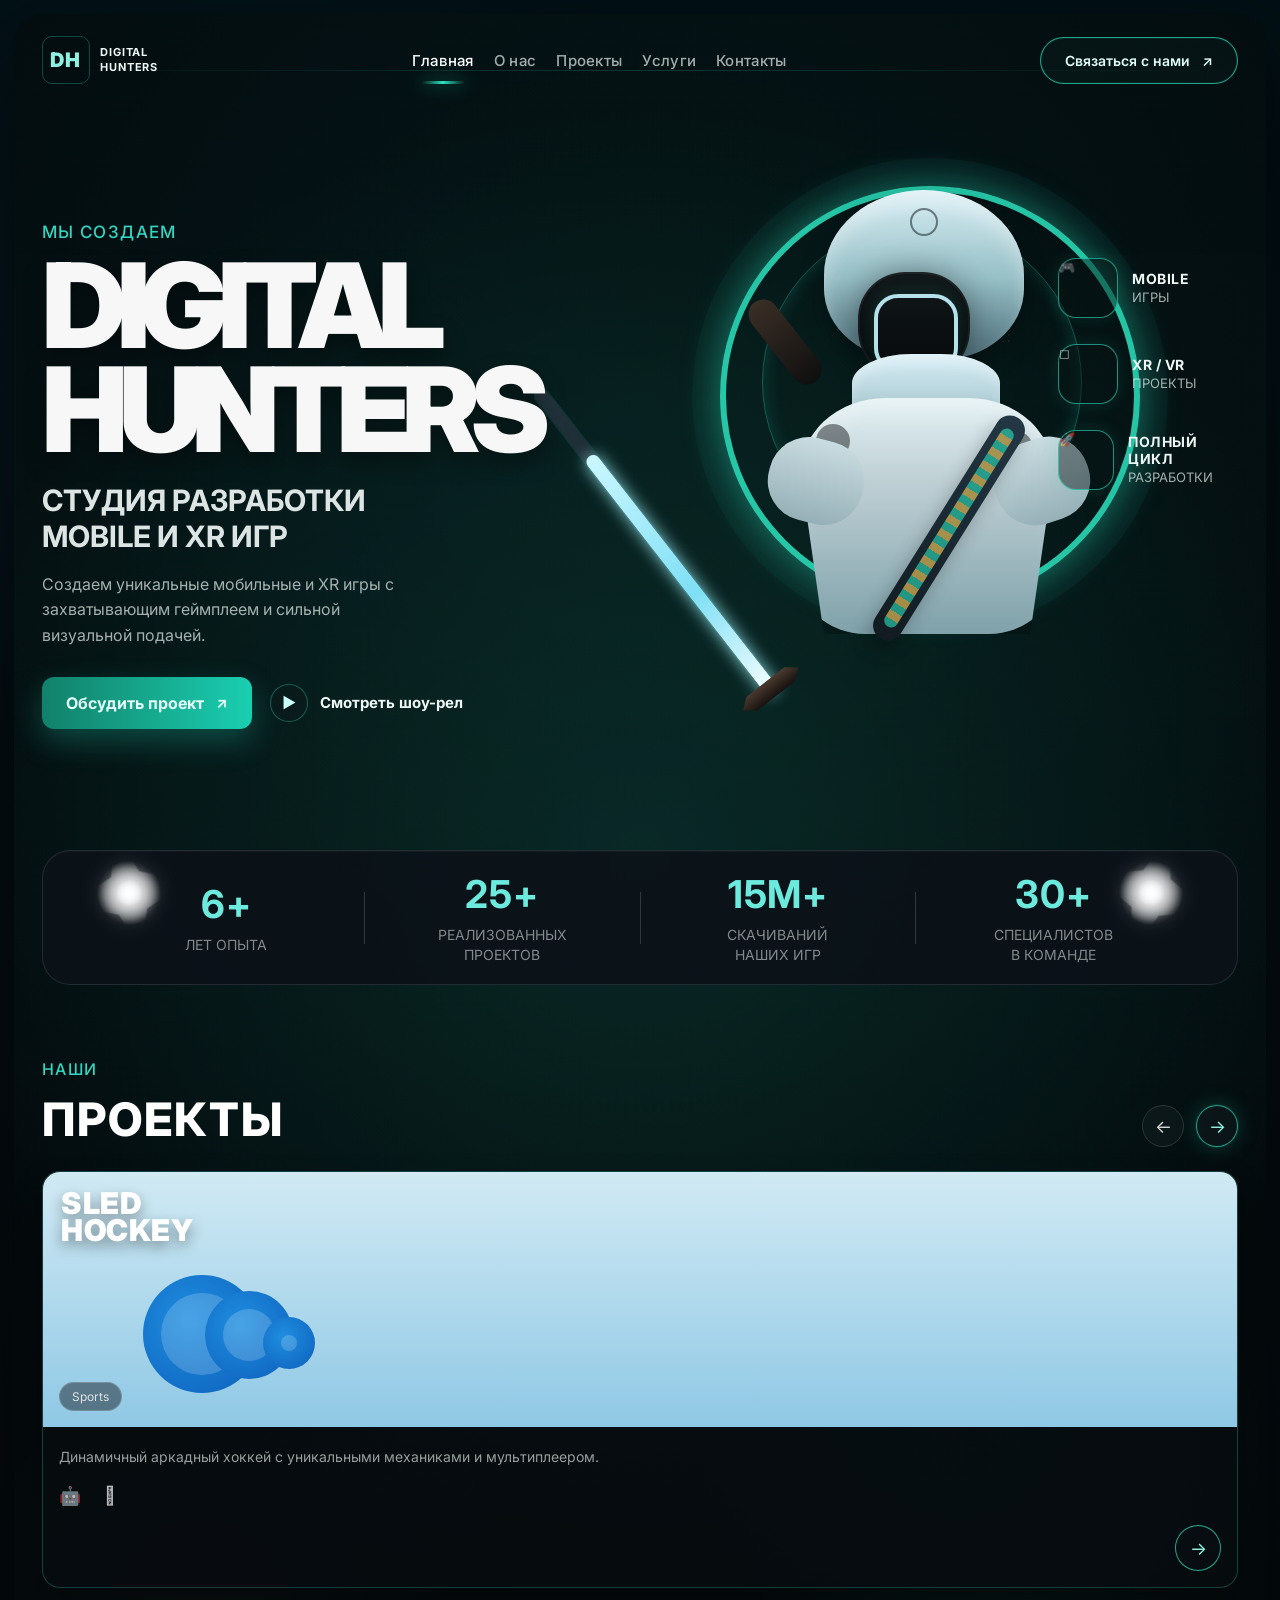
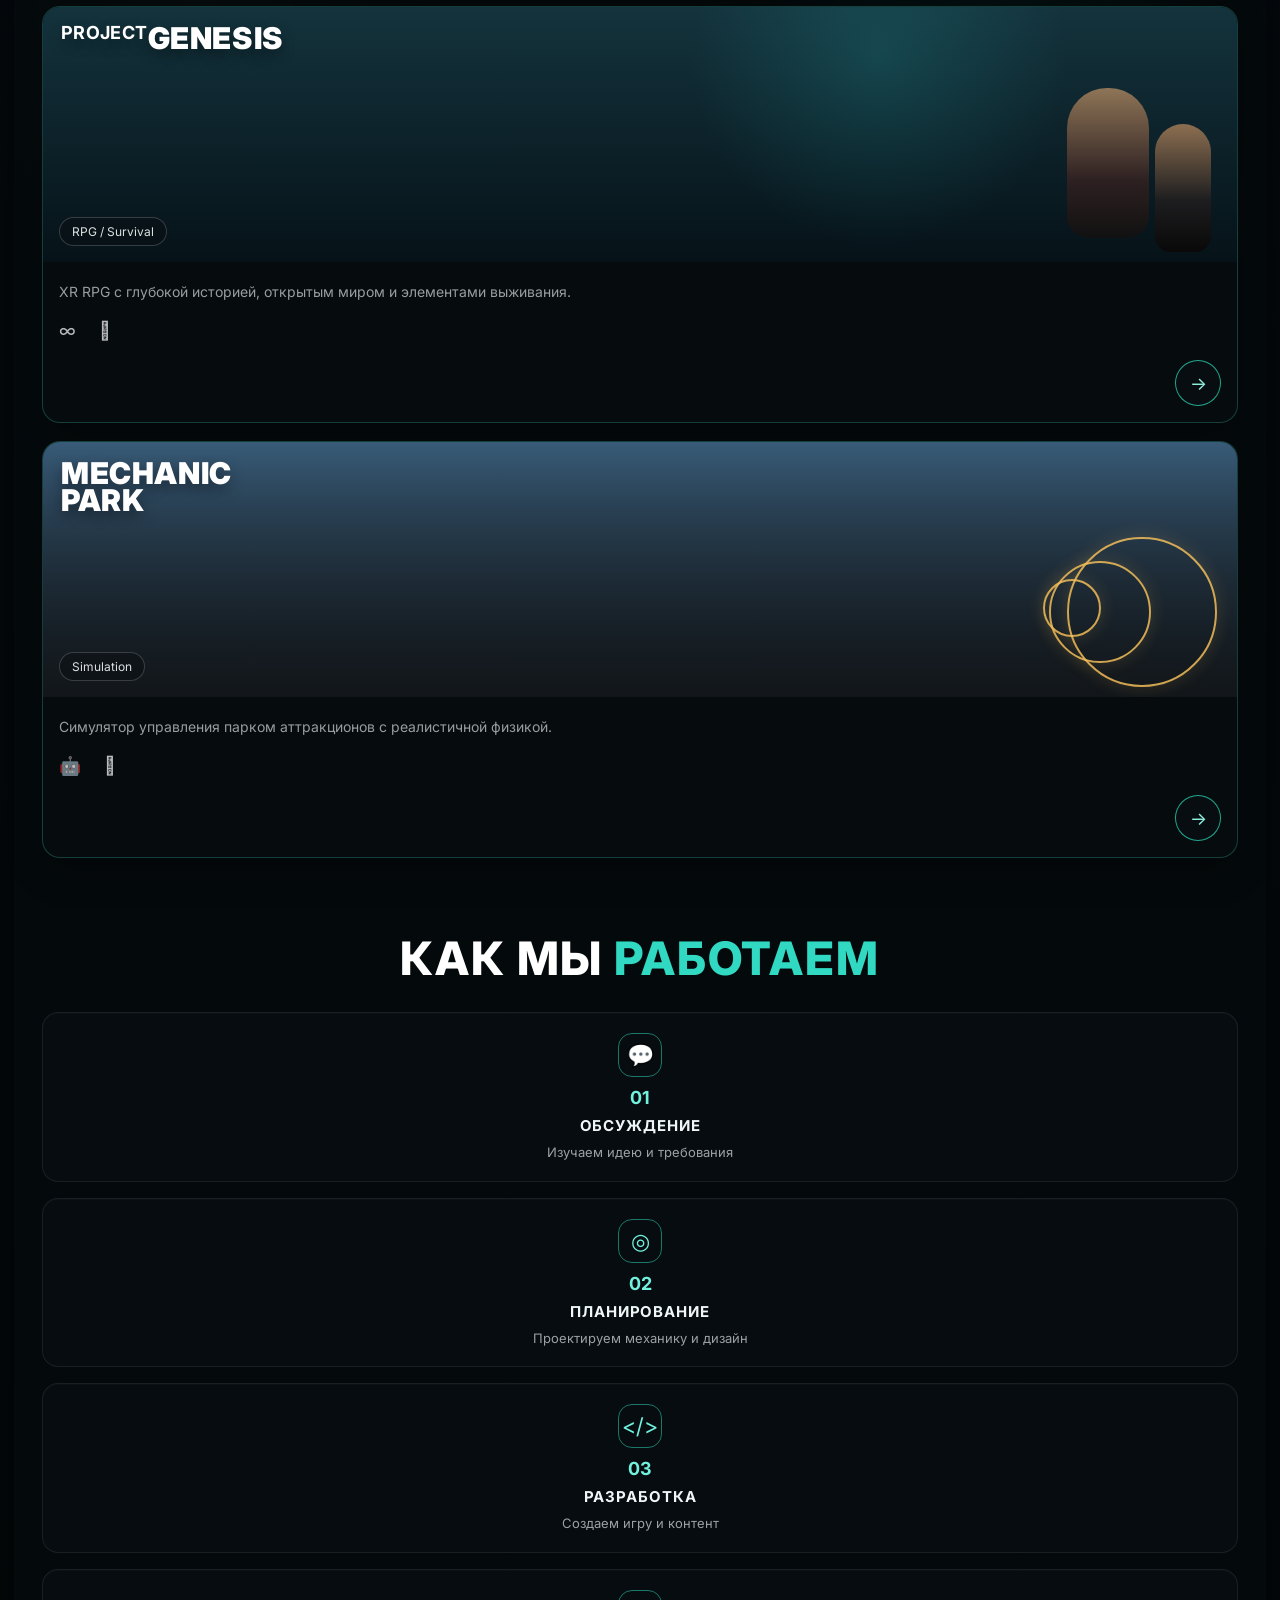
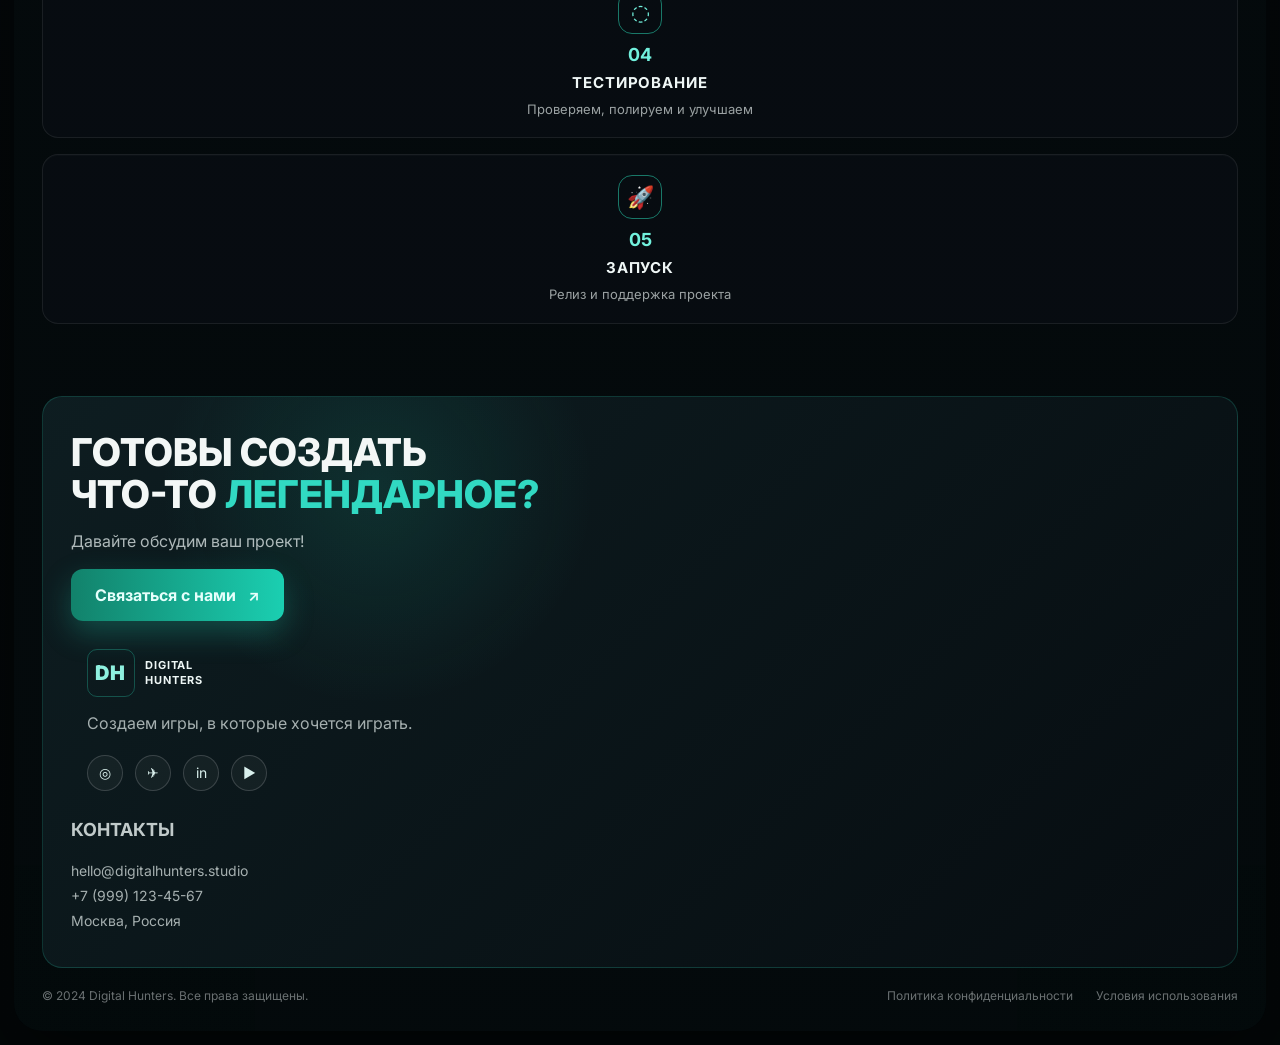
==== Assignments/assignment 3/Hard/index.html @ 91930a3f "Add assignment pages" ====
<!DOCTYPE html>
<html lang="en">
<head>
  <meta charset="UTF-8" />
  <meta name="viewport" content="width=device-width, initial-scale=1.0" />
  <title>Digital Hunters</title>
  <link rel="preconnect" href="https://fonts.googleapis.com">
  <link rel="preconnect" href="https://fonts.gstatic.com" crossorigin>
  <link href="https://fonts.googleapis.com/css2?family=Inter:wght@400;500;600;700;800;900&display=swap" rel="stylesheet">
  <link rel="stylesheet" href="./style.css" />
</head>
<body>
  <main class="page">
    <section class="shell">
      <header class="topbar">
        <div class="brand">
          <span class="brand-mark">DH</span>
          <div class="brand-text">
            <strong>DIGITAL</strong>
            <strong>HUNTERS</strong>
          </div>
        </div>

        <nav class="nav">
          <a class="active" href="#">Главная</a>
          <a href="#">О нас</a>
          <a href="#">Проекты</a>
          <a href="#">Услуги</a>
          <a href="#">Контакты</a>
        </nav>

        <a class="contact-btn" href="#">Связаться с нами <span>↗</span></a>
      </header>

      <section class="hero">
        <div class="hero-copy">
          <p class="eyebrow">МЫ СОЗДАЕМ</p>
          <h1>DIGITAL<br>HUNTERS</h1>
          <h2>СТУДИЯ РАЗРАБОТКИ<br>MOBILE И XR ИГР</h2>
          <p class="lead">
            Создаем уникальные мобильные и XR игры с захватывающим геймплеем и сильной визуальной подачей.
          </p>

          <div class="cta-row">
            <a class="primary-btn" href="#">Обсудить проект <span>↗</span></a>
            <a class="play-link" href="#"><span>▶</span> Смотреть шоу-рел</a>
          </div>
        </div>

        <div class="hero-art" aria-hidden="true">
          <div class="halo"></div>
          <div class="grid-grid"></div>
          <div class="ring"></div>
          <div class="soldier">
            <div class="helmet"></div>
            <div class="visor"></div>
            <div class="neck"></div>
            <div class="torso"></div>
            <div class="arm arm-left"></div>
            <div class="arm arm-right"></div>
            <div class="strap"></div>
            <div class="sword"></div>
            <div class="sword-handle"></div>
          </div>
        </div>

        <aside class="feature-list">
          <div class="feature-pill">
            <span class="pill-icon">🎮</span>
            <div>
              <strong>MOBILE</strong>
              <span>ИГРЫ</span>
            </div>
          </div>
          <div class="feature-pill">
            <span class="pill-icon">◻</span>
            <div>
              <strong>XR / VR</strong>
              <span>ПРОЕКТЫ</span>
            </div>
          </div>
          <div class="feature-pill">
            <span class="pill-icon">🚀</span>
            <div>
              <strong>ПОЛНЫЙ ЦИКЛ</strong>
              <span>РАЗРАБОТКИ</span>
            </div>
          </div>
        </aside>
      </section>

      <section class="stats">
        <div class="star star-left"></div>
        <div class="star star-right"></div>

        <div class="stat">
          <strong>6+</strong>
          <span>ЛЕТ ОПЫТА</span>
        </div>
        <div class="divider-line"></div>
        <div class="stat">
          <strong>25+</strong>
          <span>РЕАЛИЗОВАННЫХ<br>ПРОЕКТОВ</span>
        </div>
        <div class="divider-line"></div>
        <div class="stat">
          <strong>15M+</strong>
          <span>СКАЧИВАНИЙ<br>НАШИХ ИГР</span>
        </div>
        <div class="divider-line"></div>
        <div class="stat">
          <strong>30+</strong>
          <span>СПЕЦИАЛИСТОВ<br>В КОМАНДЕ</span>
        </div>
      </section>

      <section class="projects">
        <div class="section-head">
          <div>
            <p class="eyebrow small">НАШИ</p>
            <h3>ПРОЕКТЫ</h3>
          </div>
          <div class="slider-nav">
            <button aria-label="Previous">←</button>
            <button aria-label="Next" class="active">→</button>
          </div>
        </div>

        <div class="project-grid">
          <article class="project-card">
            <div class="thumb thumb-1">
              <div class="thumb-title">SLED<br>HOCKEY</div>
              <span class="tag">Sports</span>
              <div class="toy toy-1"></div>
              <div class="toy toy-2"></div>
              <div class="toy toy-3"></div>
            </div>
            <div class="project-body">
              <p>Динамичный аркадный хоккей с уникальными механиками и мультиплеером.</p>
              <div class="store-icons">🤖 </div>
              <button class="card-arrow" aria-label="Open project">→</button>
            </div>
          </article>

          <article class="project-card">
            <div class="thumb thumb-2">
              <div class="thumb-title small">PROJECT</div>
              <div class="thumb-title">GENESIS</div>
              <span class="tag">RPG / Survival</span>
              <div class="scene-figure"></div>
              <div class="scene-figure scene-2"></div>
            </div>
            <div class="project-body">
              <p>XR RPG с глубокой историей, открытым миром и элементами выживания.</p>
              <div class="store-icons">∞ </div>
              <button class="card-arrow" aria-label="Open project">→</button>
            </div>
          </article>

          <article class="project-card">
            <div class="thumb thumb-3">
              <div class="thumb-title">MECHANIC<br>PARK</div>
              <span class="tag">Simulation</span>
              <div class="wheel wheel-1"></div>
              <div class="wheel wheel-2"></div>
              <div class="wheel wheel-3"></div>
            </div>
            <div class="project-body">
              <p>Симулятор управления парком аттракционов с реалистичной физикой.</p>
              <div class="store-icons">🤖 </div>
              <button class="card-arrow" aria-label="Open project">→</button>
            </div>
          </article>
        </div>
      </section>

      <section class="process">
        <h3>КАК МЫ <span>РАБОТАЕМ</span></h3>

        <div class="steps">
          <article class="step">
            <div class="step-icon">💬</div>
            <strong>01</strong>
            <h4>ОБСУЖДЕНИЕ</h4>
            <p>Изучаем идею и требования</p>
          </article>
          <article class="step">
            <div class="step-icon">◎</div>
            <strong>02</strong>
            <h4>ПЛАНИРОВАНИЕ</h4>
            <p>Проектируем механику и дизайн</p>
          </article>
          <article class="step">
            <div class="step-icon">&lt;/&gt;</div>
            <strong>03</strong>
            <h4>РАЗРАБОТКА</h4>
            <p>Создаем игру и контент</p>
          </article>
          <article class="step">
            <div class="step-icon">◌</div>
            <strong>04</strong>
            <h4>ТЕСТИРОВАНИЕ</h4>
            <p>Проверяем, полируем и улучшаем</p>
          </article>
          <article class="step">
            <div class="step-icon">🚀</div>
            <strong>05</strong>
            <h4>ЗАПУСК</h4>
            <p>Релиз и поддержка проекта</p>
          </article>
        </div>
      </section>

      <section class="footer-panel">
        <div class="footer-cta">
          <h3>ГОТОВЫ СОЗДАТЬ<br>ЧТО-ТО <span>ЛЕГЕНДАРНОЕ?</span></h3>
          <p>Давайте обсудим ваш проект!</p>
          <a class="primary-btn" href="#">Связаться с нами <span>↗</span></a>
        </div>

        <div class="footer-brand">
          <div class="brand">
            <span class="brand-mark">DH</span>
            <div class="brand-text">
              <strong>DIGITAL</strong>
              <strong>HUNTERS</strong>
            </div>
          </div>
          <p>Создаем игры, в которые хочется играть.</p>
          <div class="social-row">
            <span>◎</span>
            <span>✈</span>
            <span>in</span>
            <span>▶</span>
          </div>
        </div>

        <div class="contacts">
          <h4>КОНТАКТЫ</h4>
          <p>hello@digitalhunters.studio</p>
          <p>+7 (999) 123-45-67</p>
          <p>Москва, Россия</p>
        </div>
      </section>

      <footer class="copyright">
        <span>© 2024 Digital Hunters. Все права защищены.</span>
        <div>
          <a href="#">Политика конфиденциальности</a>
          <a href="#">Условия использования</a>
        </div>
      </footer>
    </section>
  </main>
</body>
</html>
---- Assignments/assignment 3/Hard/style.css ----
* {
  margin: 0;
  padding: 0;
  box-sizing: border-box;
  font-family: "Inter", sans-serif;
}

:root {
  --bg: #05090d;
  --panel: rgba(7, 14, 18, 0.8);
  --line: rgba(39, 236, 201, 0.34);
  --line-strong: #2ce4c0;
  --text: #eef7f6;
  --muted: rgba(239, 247, 246, 0.68);
  --muted-2: rgba(239, 247, 246, 0.52);
}

body {
  min-height: 100vh;
  background:
    radial-gradient(circle at 50% 18%, rgba(7, 60, 54, 0.34), transparent 18%),
    radial-gradient(circle at 20% 8%, rgba(21, 64, 98, 0.18), transparent 12%),
    linear-gradient(180deg, #021015 0%, #05090d 40%, #030708 100%);
  color: var(--text);
  overflow-x: hidden;
}

.page {
  min-height: 100vh;
  padding: 14px;
}

.shell {
  width: min(100%, 1440px);
  margin: 0 auto;
  background:
    radial-gradient(circle at 50% 10%, rgba(39, 236, 201, 0.06), transparent 26%),
    linear-gradient(180deg, rgba(4, 10, 13, 0.92), rgba(4, 10, 12, 0.98));
  border-radius: 28px;
  overflow: hidden;
  position: relative;
  box-shadow: 0 24px 80px rgba(0, 0, 0, 0.55);
}

.shell::before,
.shell::after {
  content: "";
  position: absolute;
  pointer-events: none;
}

.shell::before {
  inset: 0;
  background:
    radial-gradient(circle at 50% 20%, rgba(44, 228, 192, 0.12), transparent 22%),
    radial-gradient(circle at 78% 34%, rgba(44, 228, 192, 0.08), transparent 10%),
    radial-gradient(circle at 15% 38%, rgba(255, 255, 255, 0.02), transparent 12%);
  opacity: 0.9;
}

.shell::after {
  inset: 56px 0 auto 0;
  height: 1px;
  background: linear-gradient(90deg, transparent, rgba(44, 228, 192, 0.18), transparent);
}

.topbar {
  position: relative;
  z-index: 5;
  display: flex;
  align-items: center;
  justify-content: space-between;
  gap: 18px;
  padding: 22px 28px 0;
}

.brand {
  display: flex;
  align-items: center;
  gap: 10px;
}

.brand-mark {
  display: inline-grid;
  place-items: center;
  width: 48px;
  height: 48px;
  border-radius: 10px;
  border: 1px solid rgba(44, 228, 192, 0.28);
  color: #8ef0df;
  font-size: 20px;
  font-weight: 900;
  letter-spacing: 0.08em;
}

.brand-text {
  display: flex;
  flex-direction: column;
  line-height: 1;
  gap: 4px;
  font-size: 11px;
  color: var(--text);
}

.brand-text strong {
  font-weight: 700;
  letter-spacing: 0.08em;
}

.nav {
  display: flex;
  align-items: center;
  gap: 34px;
  padding-left: 12px;
  padding-right: 12px;
}

.nav a {
  position: relative;
  color: var(--muted);
  text-decoration: none;
  font-size: 15px;
  font-weight: 500;
  letter-spacing: 0.02em;
}

.nav a.active {
  color: #fff;
}

.nav a.active::after {
  content: "";
  position: absolute;
  left: 50%;
  bottom: -14px;
  width: 44px;
  height: 3px;
  transform: translateX(-50%);
  border-radius: 999px;
  background: linear-gradient(90deg, transparent, var(--line-strong), transparent);
  box-shadow: 0 0 18px rgba(44, 228, 192, 0.6);
}

.contact-btn {
  display: inline-flex;
  align-items: center;
  gap: 12px;
  padding: 14px 24px;
  border-radius: 999px;
  border: 1px solid rgba(44, 228, 192, 0.7);
  color: #dffef8;
  text-decoration: none;
  font-size: 14px;
  font-weight: 600;
  background: rgba(20, 51, 47, 0.18);
  box-shadow: inset 0 0 0 1px rgba(44, 228, 192, 0.08);
}

.hero {
  position: relative;
  display: flex;
  align-items: flex-start;
  justify-content: space-between;
  gap: 24px;
  padding: 54px 28px 0;
  min-height: 810px;
}

.eyebrow {
  color: #32d5bf;
  font-size: 17px;
  letter-spacing: 0.08em;
  margin-bottom: 12px;
  font-weight: 500;
}

.hero-copy {
  position: relative;
  z-index: 4;
  width: min(100%, 470px);
  padding-top: 84px;
}

.hero-copy h1 {
  font-size: clamp(4.1rem, 9.2vw, 7.8rem);
  line-height: 0.88;
  letter-spacing: -0.08em;
  font-weight: 900;
  color: #f7f7f7;
  text-shadow: 0 10px 22px rgba(0, 0, 0, 0.38);
}

.hero-copy h2 {
  margin-top: 22px;
  font-size: clamp(1.5rem, 2.3vw, 2.2rem);
  line-height: 1.2;
  font-weight: 700;
  color: #dde5e4;
}

.lead {
  width: min(100%, 370px);
  margin-top: 18px;
  color: var(--muted);
  line-height: 1.6;
  font-size: 16px;
}

.cta-row {
  margin-top: 28px;
  display: flex;
  align-items: center;
  gap: 18px;
  flex-wrap: wrap;
}

.primary-btn,
.play-link {
  display: inline-flex;
  align-items: center;
  gap: 12px;
  text-decoration: none;
  font-weight: 700;
}

.primary-btn {
  padding: 16px 24px;
  border-radius: 12px;
  color: #e5fffb;
  background: linear-gradient(90deg, rgba(18, 134, 110, 0.96), rgba(27, 214, 183, 0.96));
  box-shadow: 0 12px 30px rgba(31, 182, 159, 0.32);
}

.primary-btn span {
  font-size: 15px;
}

.play-link {
  color: #eff8f7;
  font-size: 15px;
}

.play-link span {
  display: inline-grid;
  place-items: center;
  width: 38px;
  height: 38px;
  border-radius: 50%;
  border: 1px solid rgba(44, 228, 192, 0.35);
  color: #c8fff8;
  background: rgba(15, 26, 26, 0.38);
}

.hero-art {
  position: absolute;
  left: 50%;
  top: 30px;
  width: 560px;
  height: 640px;
  transform: translateX(-18%);
  z-index: 3;
}

.halo {
  position: absolute;
  left: 80px;
  top: 72px;
  width: 420px;
  height: 420px;
  border-radius: 50%;
  border: 6px solid rgba(44, 228, 192, 0.85);
  box-shadow:
    0 0 0 28px rgba(44, 228, 192, 0.04),
    0 0 38px rgba(44, 228, 192, 0.48);
}

.grid-grid {
  position: absolute;
  left: 210px;
  top: 110px;
  width: 160px;
  height: 120px;
  background:
    radial-gradient(circle, rgba(255, 255, 255, 0.16) 1px, transparent 1px) 0 0 / 6px 6px;
  opacity: 0.36;
}

.ring {
  position: absolute;
  left: 122px;
  top: 108px;
  width: 320px;
  height: 320px;
  border-radius: 50%;
  border: 1px solid rgba(44, 228, 192, 0.32);
  box-shadow: 0 0 18px rgba(44, 228, 192, 0.18) inset;
}

.soldier {
  position: absolute;
  left: 112px;
  top: 70px;
  width: 350px;
  height: 520px;
}

.helmet {
  position: absolute;
  left: 72px;
  top: 6px;
  width: 200px;
  height: 170px;
  border-radius: 50% 50% 42% 42%;
  background: linear-gradient(180deg, #d8eef4 0%, #96bfc6 52%, #4c6c77 100%);
  box-shadow:
    inset 0 14px 18px rgba(255, 255, 255, 0.32),
    0 10px 24px rgba(0, 0, 0, 0.28);
}

.helmet::before {
  content: "";
  position: absolute;
  left: 50%;
  top: 18px;
  width: 24px;
  height: 24px;
  transform: translateX(-50%);
  border-radius: 50%;
  border: 2px solid rgba(20, 34, 40, 0.55);
}

.visor {
  position: absolute;
  left: 106px;
  top: 88px;
  width: 112px;
  height: 110px;
  border-radius: 42% 42% 48% 48%;
  background: linear-gradient(180deg, rgba(10, 14, 16, 0.94), rgba(7, 10, 11, 1));
  box-shadow:
    inset 0 0 0 2px rgba(255, 255, 255, 0.05),
    0 0 32px rgba(0, 0, 0, 0.4);
}

.visor::before {
  content: "";
  position: absolute;
  left: 16px;
  top: 22px;
  width: 76px;
  height: 70px;
  border-radius: 24px;
  border: 4px solid rgba(189, 236, 247, 0.95);
  box-shadow: 0 0 18px rgba(44, 228, 192, 0.14);
}

.neck {
  position: absolute;
  left: 100px;
  top: 170px;
  width: 148px;
  height: 74px;
  border-radius: 40% 40% 20% 20%;
  background: linear-gradient(180deg, #d7eef6, #a9c8d1 76%, #7ca2ad);
  box-shadow: inset 0 10px 12px rgba(255, 255, 255, 0.28);
}

.torso {
  position: absolute;
  left: 46px;
  top: 214px;
  width: 258px;
  height: 236px;
  border-radius: 34% 34% 26% 26%;
  background: linear-gradient(180deg, #e1f0f3 0%, #bfd0d5 35%, #7fa1aa 100%);
  clip-path: polygon(16% 0, 84% 0, 100% 24%, 90% 100%, 10% 100%, 0 24%);
  box-shadow:
    inset 0 16px 22px rgba(255, 255, 255, 0.28),
    0 24px 28px rgba(0, 0, 0, 0.24);
}

.torso::before,
.torso::after {
  content: "";
  position: absolute;
  border-radius: 50%;
  background: rgba(5, 10, 12, 0.45);
}

.torso::before {
  left: 18px;
  top: 26px;
  width: 34px;
  height: 34px;
}

.torso::after {
  right: 24px;
  top: 34px;
  width: 28px;
  height: 28px;
}

.strap {
  position: absolute;
  left: 182px;
  top: 214px;
  width: 30px;
  height: 260px;
  background: linear-gradient(180deg, #233744, #111b21);
  transform: rotate(32deg);
  border-radius: 999px;
  box-shadow: 0 12px 18px rgba(0, 0, 0, 0.24);
}

.strap::before {
  content: "";
  position: absolute;
  inset: 14px 8px;
  border-radius: 999px;
  background: repeating-linear-gradient(180deg, rgba(44, 228, 192, 0.6) 0 8px, rgba(251, 208, 91, 0.62) 8px 16px);
}

.arm {
  position: absolute;
  top: 255px;
  width: 96px;
  height: 84px;
  border-radius: 40px;
  background: linear-gradient(180deg, #c9dce1, #96b0b7);
}

.arm-left {
  left: 16px;
  transform: rotate(14deg);
}

.arm-right {
  right: 12px;
  transform: rotate(-18deg);
}

.sword {
  position: absolute;
  left: 0;
  top: 130px;
  width: 14px;
  height: 360px;
  transform: rotate(-38deg);
  transform-origin: bottom center;
  border-radius: 999px;
  background: linear-gradient(180deg, #23353f, #0b1014);
  box-shadow: 0 0 0 1px rgba(44, 228, 192, 0.15);
}

.sword::before {
  content: "";
  position: absolute;
  left: 50%;
  bottom: -24px;
  width: 14px;
  height: 300px;
  transform: translateX(-50%);
  border-radius: 999px;
  background: linear-gradient(180deg, #cbf7ff, #7edff5 58%, #f7ffff 100%);
  box-shadow: 0 0 16px rgba(162, 245, 255, 0.85);
}

.sword::after {
  content: "";
  position: absolute;
  left: 50%;
  bottom: -28px;
  width: 70px;
  height: 18px;
  transform: translateX(-50%);
  clip-path: polygon(0 50%, 16% 0, 84% 0, 100% 50%, 84% 100%, 16% 100%);
  background: linear-gradient(180deg, #4a3b2f, #17110f);
}

.sword-handle {
  position: absolute;
  left: 18px;
  top: 108px;
  width: 30px;
  height: 100px;
  transform: rotate(-38deg);
  border-radius: 999px;
  background: linear-gradient(180deg, #3a2e25, #0f0f10);
}

.feature-list {
  position: relative;
  z-index: 4;
  width: 220px;
  padding-top: 118px;
  display: flex;
  flex-direction: column;
  gap: 24px;
}

.feature-pill {
  display: flex;
  align-items: center;
  gap: 14px;
  color: var(--text);
}

.pill-icon {
  width: 60px;
  height: 60px;
  display: grid;
  place-items: center;
  border-radius: 18px;
  border: 1px solid rgba(44, 228, 192, 0.6);
  color: #39f1d0;
  background: rgba(8, 21, 22, 0.45);
  box-shadow: 0 0 18px rgba(44, 228, 192, 0.12);
  font-size: 22px;
}

.feature-pill strong {
  display: block;
  font-size: 14px;
  font-weight: 700;
  letter-spacing: 0.04em;
}

.feature-pill span {
  display: block;
  font-size: 13px;
  color: var(--muted);
  margin-top: 2px;
}

.stats {
  position: relative;
  z-index: 4;
  margin: 6px 28px 0;
  min-height: 120px;
  display: flex;
  align-items: center;
  justify-content: space-between;
  gap: 18px;
  padding: 20px 64px;
  border-radius: 28px;
  border: 1px solid rgba(146, 164, 170, 0.18);
  background: rgba(12, 18, 24, 0.88);
  box-shadow: inset 0 1px 0 rgba(255, 255, 255, 0.03);
}

.stat {
  flex: 1;
  text-align: center;
}

.stat strong {
  display: block;
  color: #6ceadd;
  font-size: clamp(2rem, 3vw, 3rem);
  font-weight: 700;
  letter-spacing: 0.02em;
}

.stat span {
  display: block;
  margin-top: 8px;
  color: var(--muted-2);
  font-size: 14px;
  line-height: 1.4;
}

.divider-line {
  width: 1px;
  height: 52px;
  background: rgba(255, 255, 255, 0.16);
}

.star {
  position: absolute;
  top: -18px;
  width: 120px;
  height: 120px;
  background: radial-gradient(circle at 50% 50%, rgba(255, 255, 255, 0.9), rgba(255, 255, 255, 0.38) 16%, rgba(255, 255, 255, 0.05) 34%, transparent 38%);
  filter: drop-shadow(0 0 10px rgba(255, 255, 255, 0.36));
}

.star::before,
.star::after {
  content: "";
  position: absolute;
  inset: 0;
  background: inherit;
  clip-path: polygon(50% 0, 62% 34%, 100% 50%, 62% 66%, 50% 100%, 38% 66%, 0 50%, 38% 34%);
}

.star-left {
  left: 26px;
  transform: rotate(-12deg);
}

.star-right {
  right: 26px;
  transform: rotate(18deg);
}

.projects {
  padding: 74px 28px 0;
}

.section-head {
  display: flex;
  align-items: end;
  justify-content: space-between;
  gap: 18px;
  margin-bottom: 24px;
}

.small {
  font-size: 16px;
}

.section-head h3,
.process h3 {
  color: #fff;
  font-size: clamp(2rem, 3.6vw, 3.8rem);
  letter-spacing: 0.04em;
  font-weight: 800;
}

.section-head h3 {
  margin-top: 6px;
}

.slider-nav {
  display: flex;
  gap: 12px;
}

.slider-nav button {
  width: 42px;
  height: 42px;
  border-radius: 50%;
  border: 1px solid rgba(255, 255, 255, 0.12);
  background: rgba(255, 255, 255, 0.03);
  color: #d4d8d7;
  font-size: 18px;
}

.slider-nav button.active {
  border-color: rgba(44, 228, 192, 0.68);
  color: #8ef0df;
  box-shadow: 0 0 0 1px rgba(44, 228, 192, 0.1), 0 0 22px rgba(44, 228, 192, 0.22);
}

.project-grid {
  display: grid;
  grid-template-columns: repeat(3, minmax(0, 1fr));
  gap: 18px;
}

.project-card {
  overflow: hidden;
  border-radius: 18px;
  border: 1px solid rgba(63, 224, 199, 0.24);
  background: rgba(8, 12, 16, 0.86);
  box-shadow: 0 16px 32px rgba(0, 0, 0, 0.32);
}

.thumb {
  position: relative;
  height: 255px;
  overflow: hidden;
  display: flex;
  align-items: flex-start;
  justify-content: flex-start;
  padding: 18px;
}

.thumb-1 {
  background: linear-gradient(180deg, #d1eaf4 0%, #8fc8e5 100%);
}

.thumb-2 {
  background:
    radial-gradient(circle at 70% 20%, rgba(52, 255, 255, 0.12), transparent 22%),
    linear-gradient(180deg, #14333d 0%, #061218 100%);
}

.thumb-3 {
  background:
    linear-gradient(180deg, rgba(52, 92, 132, 0.15), rgba(17, 21, 24, 0.9)),
    linear-gradient(180deg, #395b76 0%, #182027 100%);
}

.thumb-title {
  position: relative;
  z-index: 2;
  color: #fff;
  font-size: 30px;
  font-weight: 900;
  line-height: 0.9;
  letter-spacing: 0.02em;
  text-shadow: 0 6px 14px rgba(0, 0, 0, 0.4);
}

.thumb-title.small {
  font-size: 18px;
  margin-bottom: 2px;
  font-weight: 700;
}

.tag {
  position: absolute;
  left: 16px;
  bottom: 16px;
  z-index: 2;
  padding: 6px 12px;
  border-radius: 999px;
  background: rgba(11, 15, 18, 0.45);
  border: 1px solid rgba(255, 255, 255, 0.18);
  color: #dce1e1;
  font-size: 12px;
}

.toy,
.scene-figure,
.wheel {
  position: absolute;
}

.toy {
  border-radius: 50%;
}

.toy-1,
.toy-2,
.toy-3 {
  background: radial-gradient(circle at 40% 38%, #1f8fe0, #0d5fbb);
}

.toy-1 {
  left: 100px;
  bottom: 34px;
  width: 118px;
  height: 118px;
}

.toy-2 {
  left: 162px;
  bottom: 48px;
  width: 88px;
  height: 88px;
}

.toy-3 {
  left: 220px;
  bottom: 58px;
  width: 52px;
  height: 52px;
}

.toy-1::before,
.toy-2::before,
.toy-3::before {
  content: "";
  position: absolute;
  inset: 18px;
  border-radius: 50%;
  background: rgba(255, 255, 255, 0.18);
}

.scene-figure {
  width: 82px;
  height: 150px;
  right: 88px;
  bottom: 24px;
  border-radius: 40px 40px 22px 22px;
  background: linear-gradient(180deg, #8f7557, #2d2021 62%, #111);
}

.scene-2 {
  right: 26px;
  bottom: 10px;
  width: 56px;
  height: 128px;
  background: linear-gradient(180deg, #8d6f51, #1d1d1f 60%, #090909);
}

.wheel {
  border-radius: 50%;
  border: 2px solid rgba(249, 195, 91, 0.82);
  box-shadow: 0 0 18px rgba(249, 195, 91, 0.16);
}

.wheel-1 {
  right: 20px;
  bottom: 10px;
  width: 150px;
  height: 150px;
}

.wheel-2 {
  right: 86px;
  bottom: 34px;
  width: 102px;
  height: 102px;
}

.wheel-3 {
  right: 136px;
  bottom: 60px;
  width: 58px;
  height: 58px;
}

.project-body {
  position: relative;
  padding: 18px 16px 18px;
  min-height: 160px;
}

.project-body p {
  color: rgba(220, 228, 227, 0.68);
  font-size: 14px;
  line-height: 1.7;
  width: 100%;
}

.store-icons {
  margin-top: 16px;
  color: rgba(255, 255, 255, 0.72);
  font-size: 18px;
  letter-spacing: 0.5em;
}

.card-arrow {
  position: absolute;
  right: 16px;
  bottom: 16px;
  width: 46px;
  height: 46px;
  border-radius: 50%;
  border: 1px solid rgba(44, 228, 192, 0.72);
  background: rgba(9, 16, 18, 0.72);
  color: #8ef0df;
  font-size: 18px;
}

.process {
  padding: 72px 28px 0;
  text-align: center;
}

.process h3 span {
  color: #31d9c2;
}

.steps {
  margin-top: 26px;
  display: grid;
  grid-template-columns: repeat(5, minmax(0, 1fr));
  gap: 16px;
}

.step {
  position: relative;
  min-height: 150px;
  padding: 20px 18px 18px;
  border-radius: 16px;
  border: 1px solid rgba(255, 255, 255, 0.08);
  background: rgba(9, 14, 19, 0.75);
  box-shadow: inset 0 1px 0 rgba(255, 255, 255, 0.02);
}

.step-icon {
  width: 44px;
  height: 44px;
  margin: 0 auto 10px;
  display: grid;
  place-items: center;
  border-radius: 14px;
  border: 1px solid rgba(44, 228, 192, 0.5);
  color: #72f1dd;
  font-size: 22px;
}

.step strong {
  display: block;
  color: #72f1dd;
  font-size: 18px;
  font-weight: 700;
  margin-bottom: 8px;
}

.step h4 {
  color: #eff7f6;
  font-size: 15px;
  letter-spacing: 0.06em;
  margin-bottom: 8px;
}

.step p {
  color: rgba(239, 247, 246, 0.64);
  font-size: 13px;
  line-height: 1.5;
}

.footer-panel {
  margin: 72px 28px 20px;
  padding: 34px 28px;
  border-radius: 20px;
  border: 1px solid rgba(44, 228, 192, 0.18);
  background:
    radial-gradient(circle at 28% 16%, rgba(34, 214, 180, 0.12), transparent 22%),
    linear-gradient(135deg, rgba(14, 30, 34, 0.96), rgba(7, 13, 17, 0.98));
  display: grid;
  grid-template-columns: 1.2fr 1fr 0.8fr;
  gap: 28px;
  align-items: center;
}

.footer-cta h3 {
  color: #f3f7f6;
  font-size: clamp(2rem, 3vw, 3.4rem);
  line-height: 1.1;
  font-weight: 800;
}

.footer-cta h3 span {
  color: #31d9c2;
}

.footer-cta p {
  margin: 16px 0 18px;
  color: rgba(239, 247, 246, 0.72);
}

.footer-brand {
  padding-left: 16px;
}

.footer-brand p {
  margin-top: 14px;
  color: rgba(239, 247, 246, 0.68);
  line-height: 1.6;
}

.social-row {
  display: flex;
  gap: 12px;
  margin-top: 18px;
}

.social-row span {
  width: 36px;
  height: 36px;
  display: grid;
  place-items: center;
  border-radius: 50%;
  border: 1px solid rgba(255, 255, 255, 0.16);
  background: rgba(255, 255, 255, 0.04);
  color: #d9efec;
  font-size: 14px;
}

.contacts h4 {
  color: rgba(239, 247, 246, 0.8);
  font-size: 18px;
  margin-bottom: 18px;
}

.contacts p {
  color: rgba(239, 247, 246, 0.68);
  line-height: 1.8;
  font-size: 14px;
}

.copyright {
  padding: 0 28px 28px;
  display: flex;
  align-items: center;
  justify-content: space-between;
  gap: 16px;
  color: rgba(239, 247, 246, 0.44);
  font-size: 12px;
}

.copyright a {
  color: rgba(239, 247, 246, 0.44);
  text-decoration: none;
  margin-left: 20px;
}

.hero-copy,
.hero-art,
.feature-list,
.stats,
.projects,
.process,
.footer-panel {
  animation: rise 0.8s ease both;
}

@keyframes rise {
  from {
    opacity: 0;
    transform: translateY(14px);
  }
  to {
    opacity: 1;
    transform: translateY(0);
  }
}

@media (max-width: 1280px) {
  .nav {
    gap: 20px;
  }

  .hero {
    min-height: 760px;
  }

  .hero-art {
    transform: translateX(-28%);
  }

  .feature-list {
    width: 180px;
  }

  .project-grid,
  .steps,
  .footer-panel {
    grid-template-columns: 1fr;
  }

  .footer-panel {
    align-items: start;
  }
}

@media (max-width: 920px) {
  .page {
    padding: 8px;
  }

  .topbar {
    flex-wrap: wrap;
    justify-content: center;
  }

  .nav {
    order: 3;
    width: 100%;
    justify-content: center;
    flex-wrap: wrap;
    gap: 14px;
  }

  .hero {
    padding: 40px 16px 0;
    min-height: auto;
    flex-direction: column;
    align-items: center;
  }

  .hero-copy {
    width: 100%;
    max-width: 560px;
    text-align: center;
    padding-top: 30px;
  }

  .lead {
    margin-left: auto;
    margin-right: auto;
  }

  .cta-row {
    justify-content: center;
  }

  .hero-art {
    position: relative;
    left: auto;
    top: auto;
    transform: none;
    width: 100%;
    height: 520px;
    margin-top: -10px;
  }

  .feature-list {
    width: 100%;
    padding-top: 0;
    align-items: center;
    margin-bottom: 16px;
  }

  .stats {
    margin: 10px 12px 0;
    padding: 18px;
    flex-direction: column;
  }

  .divider-line {
    width: 100%;
    height: 1px;
  }

  .star {
    display: none;
  }

  .projects,
  .process {
    padding-left: 12px;
    padding-right: 12px;
  }

  .section-head {
    align-items: center;
    flex-direction: column;
  }

  .project-grid {
    grid-template-columns: 1fr;
  }

  .steps {
    grid-template-columns: 1fr;
  }

  .footer-panel {
    margin: 56px 12px 20px;
    padding: 24px 18px;
  }

  .copyright {
    padding: 0 14px 20px;
    flex-direction: column;
    align-items: center;
    text-align: center;
  }

  .copyright a {
    margin: 0 10px;
  }
}
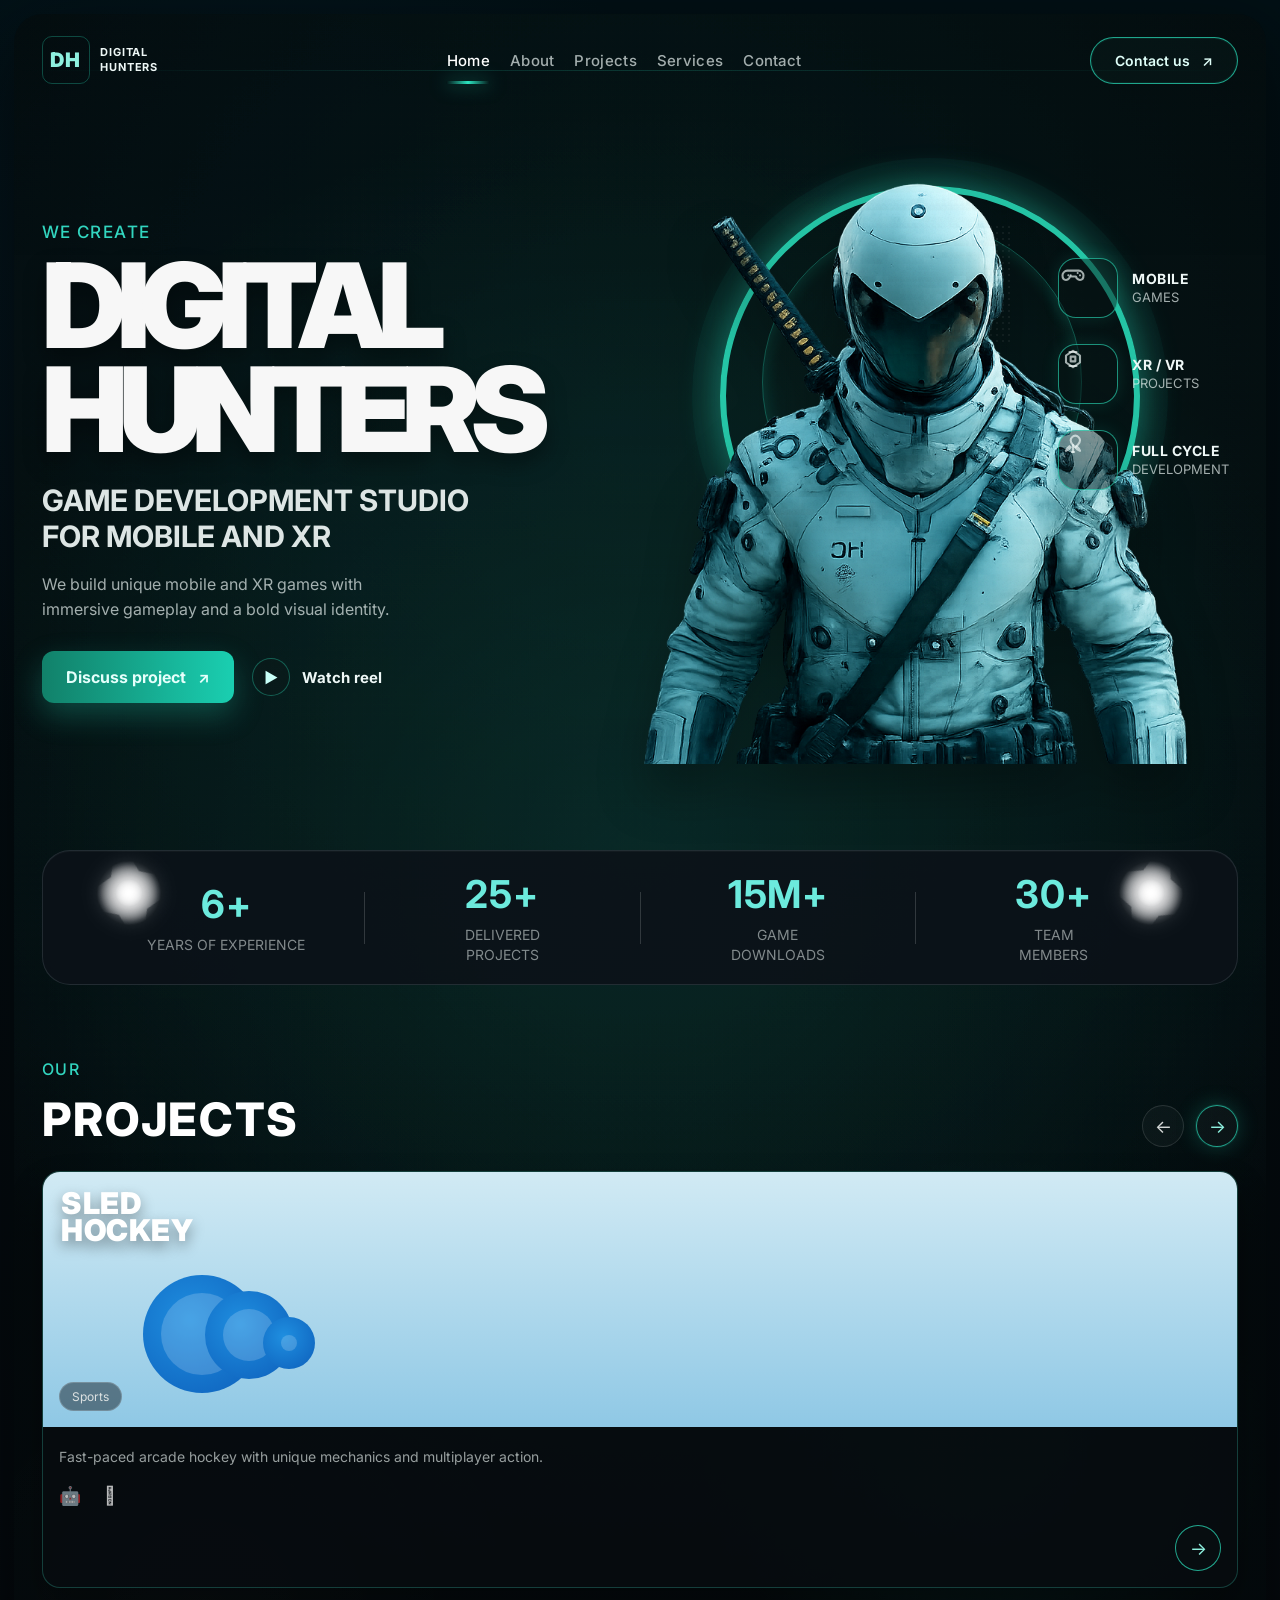
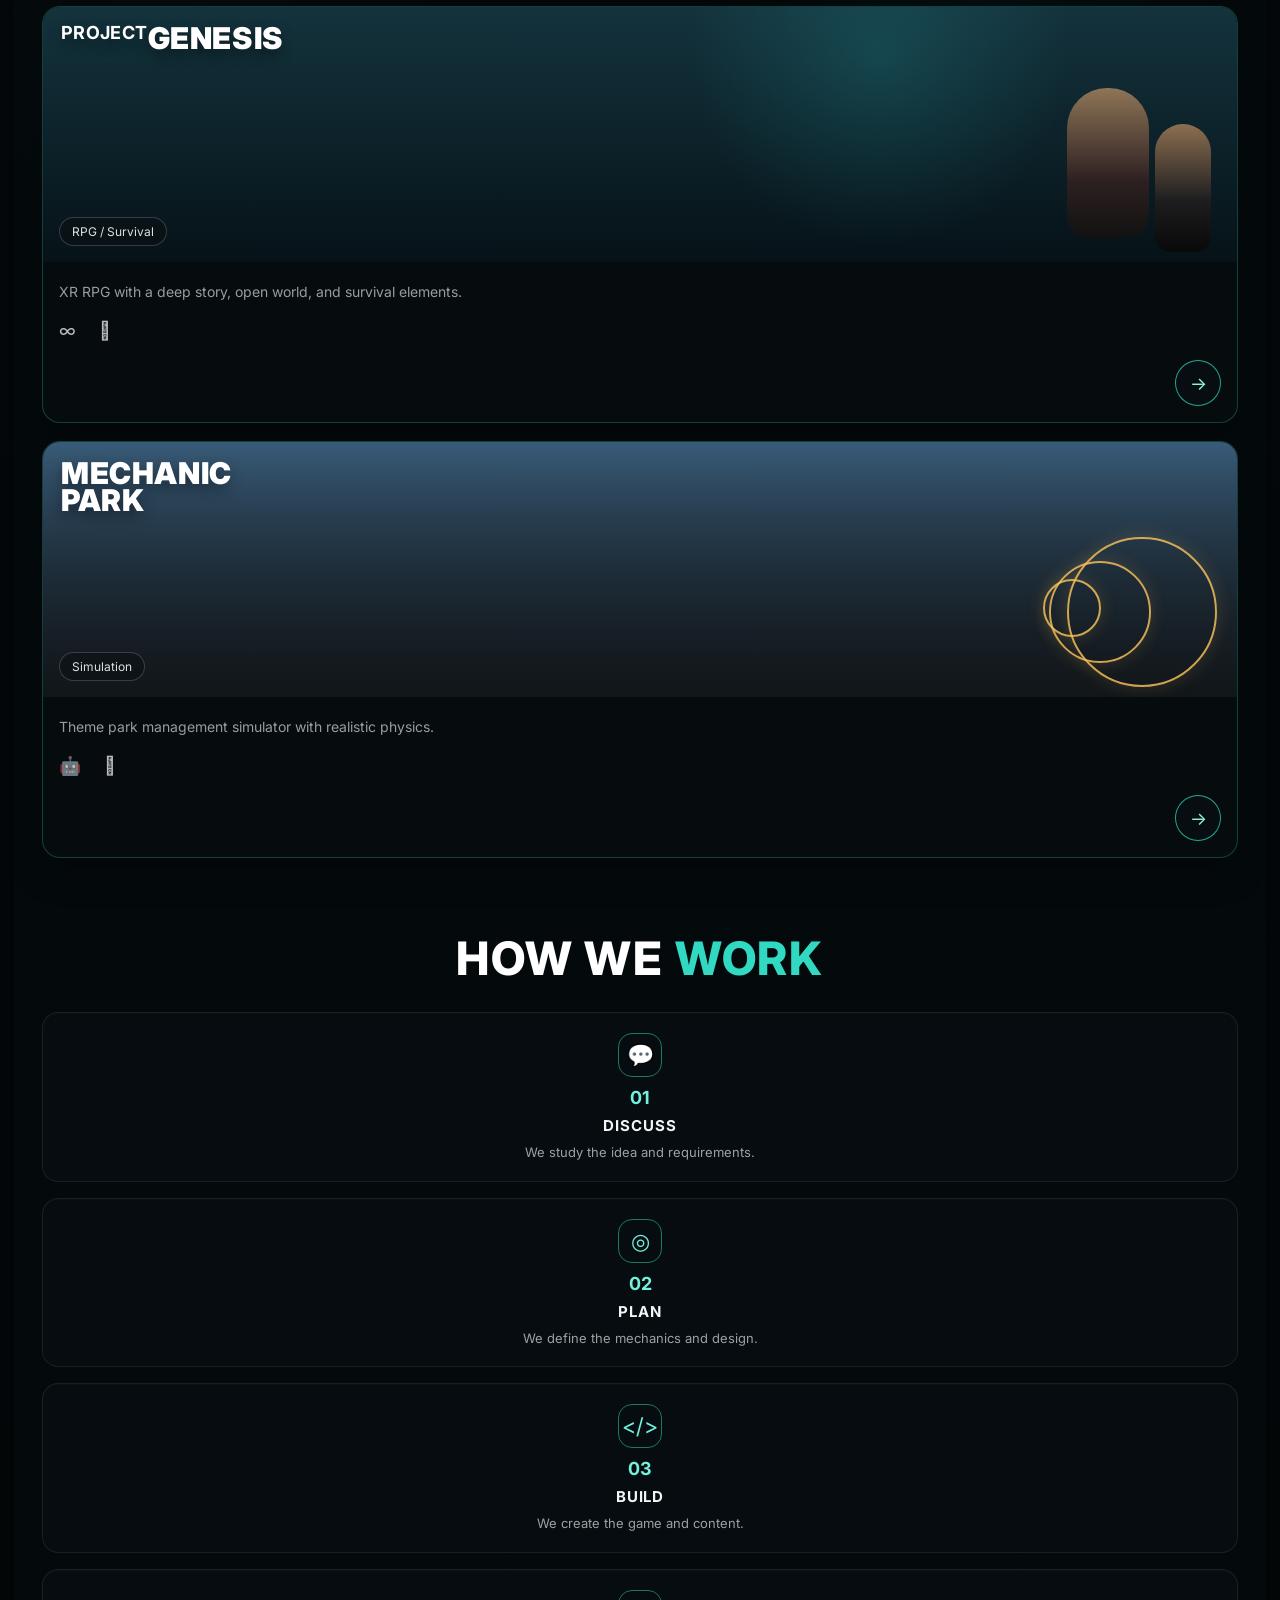
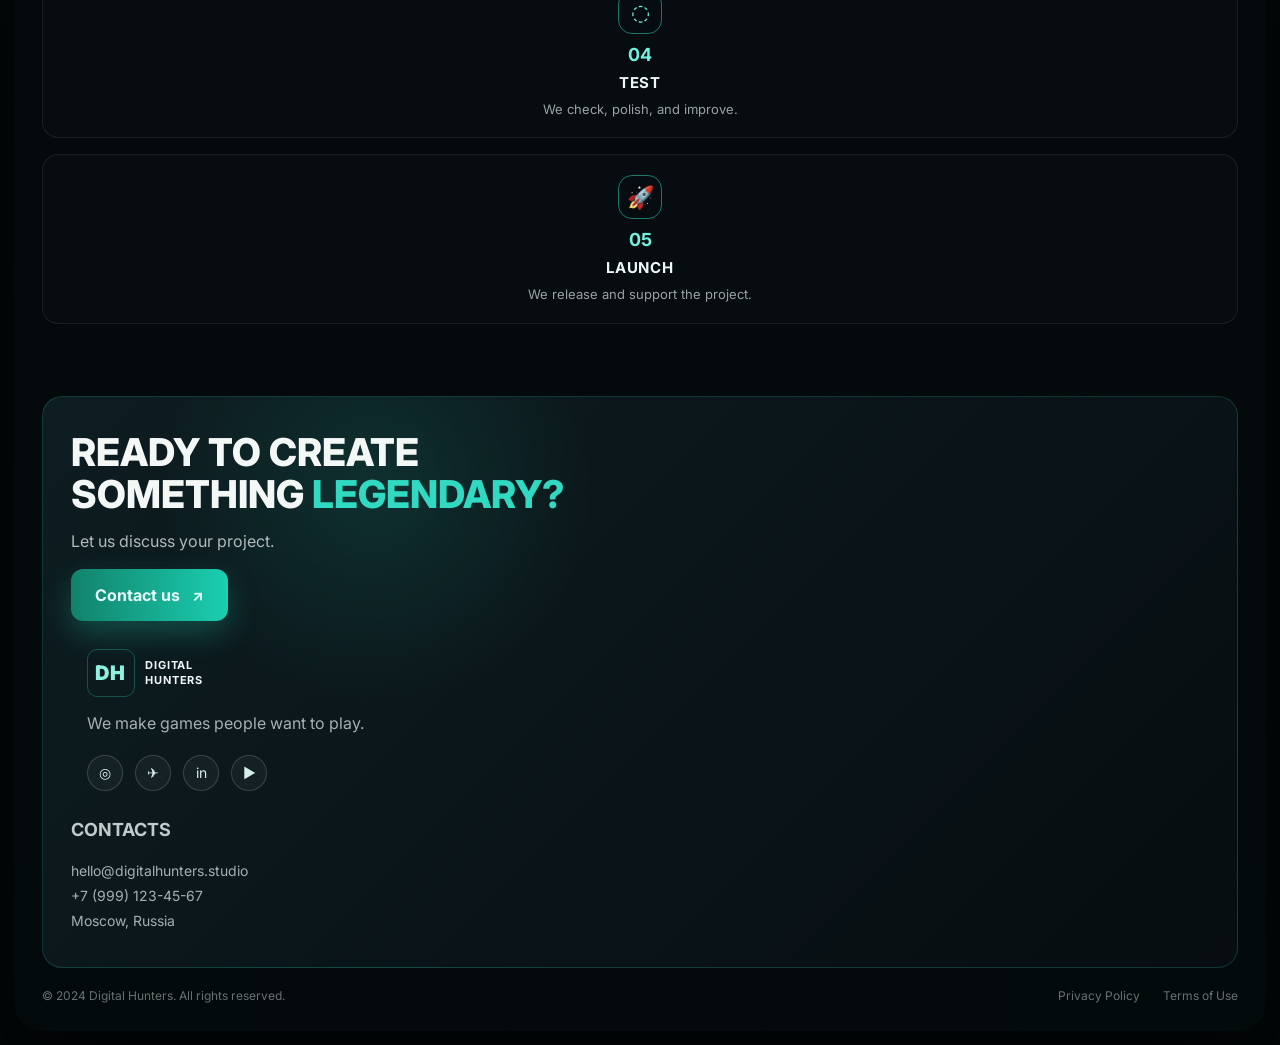
==== commit 5984661f: "Update assignment 3 assets and icons" ====
--- a/Assignments/assignment 3/Hard/index.html
+++ b/Assignments/assignment 3/Hard/index.html
@@ -22,28 +22,28 @@
         </div>
 
         <nav class="nav">
-          <a class="active" href="#">Главная</a>
-          <a href="#">О нас</a>
-          <a href="#">Проекты</a>
-          <a href="#">Услуги</a>
-          <a href="#">Контакты</a>
+          <a class="active" href="#">Home</a>
+          <a href="#">About</a>
+          <a href="#">Projects</a>
+          <a href="#">Services</a>
+          <a href="#">Contact</a>
         </nav>
 
-        <a class="contact-btn" href="#">Связаться с нами <span>↗</span></a>
+        <a class="contact-btn" href="#">Contact us <span>↗</span></a>
       </header>
 
       <section class="hero">
         <div class="hero-copy">
-          <p class="eyebrow">МЫ СОЗДАЕМ</p>
+          <p class="eyebrow">WE CREATE</p>
           <h1>DIGITAL<br>HUNTERS</h1>
-          <h2>СТУДИЯ РАЗРАБОТКИ<br>MOBILE И XR ИГР</h2>
+          <h2>GAME DEVELOPMENT STUDIO<br>FOR MOBILE AND XR</h2>
           <p class="lead">
-            Создаем уникальные мобильные и XR игры с захватывающим геймплеем и сильной визуальной подачей.
+            We build unique mobile and XR games with immersive gameplay and a bold visual identity.
           </p>
 
           <div class="cta-row">
-            <a class="primary-btn" href="#">Обсудить проект <span>↗</span></a>
-            <a class="play-link" href="#"><span>▶</span> Смотреть шоу-рел</a>
+            <a class="primary-btn" href="#">Discuss project <span>↗</span></a>
+            <a class="play-link" href="#"><span>▶</span> Watch reel</a>
           </div>
         </div>
 
@@ -51,39 +51,52 @@
           <div class="halo"></div>
           <div class="grid-grid"></div>
           <div class="ring"></div>
-          <div class="soldier">
-            <div class="helmet"></div>
-            <div class="visor"></div>
-            <div class="neck"></div>
-            <div class="torso"></div>
-            <div class="arm arm-left"></div>
-            <div class="arm arm-right"></div>
-            <div class="strap"></div>
-            <div class="sword"></div>
-            <div class="sword-handle"></div>
-          </div>
+          <img class="hero-image" src="./image.png" alt="Armored hunter">
         </div>
 
         <aside class="feature-list">
           <div class="feature-pill">
-            <span class="pill-icon">🎮</span>
+            <span class="pill-icon" aria-hidden="true">
+              <svg viewBox="0 0 24 24" role="img" aria-label="">
+                <path d="M7 10h10c2 0 4 2 4 4s-1 4-3 4c-1.2 0-2-.6-2.8-1.4L14.5 15H9.5l-0.7 1.4C8 17.4 7.2 18 6 18c-2 0-3-2-3-4s2-4 4-4Z" />
+                <path d="M8 14h0.01" />
+                <path d="M10 14h0.01" />
+                <path d="M16 12h0.01" />
+                <path d="M18 14h0.01" />
+              </svg>
+            </span>
             <div>
               <strong>MOBILE</strong>
-              <span>ИГРЫ</span>
+              <span>GAMES</span>
             </div>
           </div>
           <div class="feature-pill">
-            <span class="pill-icon">◻</span>
+            <span class="pill-icon" aria-hidden="true">
+              <svg viewBox="0 0 24 24" role="img" aria-label="">
+                <path d="M6 9l6-4 6 4v6l-6 4-6-4V9Z" />
+                <path d="M10 10h4v4h-4z" />
+                <path d="M9 6h6" />
+                <path d="M9 18h6" />
+              </svg>
+            </span>
             <div>
               <strong>XR / VR</strong>
-              <span>ПРОЕКТЫ</span>
+              <span>PROJECTS</span>
             </div>
           </div>
           <div class="feature-pill">
-            <span class="pill-icon">🚀</span>
+            <span class="pill-icon" aria-hidden="true">
+              <svg viewBox="0 0 24 24" role="img" aria-label="">
+                <path d="M14 4c2 0 4 2 4 4 0 1.5-.8 3-2 4l-2 2-2-2c-1.2-1-2-2.5-2-4 0-2 2-4 4-4Z" />
+                <path d="M10 14l-2 2-2 1 1-2 2-2" />
+                <path d="M14 14l2 2 2 1-1-2-2-2" />
+                <path d="M12 12v6" />
+                <path d="M11 18h2" />
+              </svg>
+            </span>
             <div>
-              <strong>ПОЛНЫЙ ЦИКЛ</strong>
-              <span>РАЗРАБОТКИ</span>
+              <strong>FULL CYCLE</strong>
+              <span>DEVELOPMENT</span>
             </div>
           </div>
         </aside>
@@ -95,30 +108,30 @@
 
         <div class="stat">
           <strong>6+</strong>
-          <span>ЛЕТ ОПЫТА</span>
+          <span>YEARS OF EXPERIENCE</span>
         </div>
         <div class="divider-line"></div>
         <div class="stat">
           <strong>25+</strong>
-          <span>РЕАЛИЗОВАННЫХ<br>ПРОЕКТОВ</span>
+          <span>DELIVERED<br>PROJECTS</span>
         </div>
         <div class="divider-line"></div>
         <div class="stat">
           <strong>15M+</strong>
-          <span>СКАЧИВАНИЙ<br>НАШИХ ИГР</span>
+          <span>GAME<br>DOWNLOADS</span>
         </div>
         <div class="divider-line"></div>
         <div class="stat">
           <strong>30+</strong>
-          <span>СПЕЦИАЛИСТОВ<br>В КОМАНДЕ</span>
+          <span>TEAM<br>MEMBERS</span>
         </div>
       </section>
 
       <section class="projects">
         <div class="section-head">
           <div>
-            <p class="eyebrow small">НАШИ</p>
-            <h3>ПРОЕКТЫ</h3>
+            <p class="eyebrow small">OUR</p>
+            <h3>PROJECTS</h3>
           </div>
           <div class="slider-nav">
             <button aria-label="Previous">←</button>
@@ -136,7 +149,7 @@
               <div class="toy toy-3"></div>
             </div>
             <div class="project-body">
-              <p>Динамичный аркадный хоккей с уникальными механиками и мультиплеером.</p>
+              <p>Fast-paced arcade hockey with unique mechanics and multiplayer action.</p>
               <div class="store-icons">🤖 </div>
               <button class="card-arrow" aria-label="Open project">→</button>
             </div>
@@ -151,7 +164,7 @@
               <div class="scene-figure scene-2"></div>
             </div>
             <div class="project-body">
-              <p>XR RPG с глубокой историей, открытым миром и элементами выживания.</p>
+              <p>XR RPG with a deep story, open world, and survival elements.</p>
               <div class="store-icons">∞ </div>
               <button class="card-arrow" aria-label="Open project">→</button>
             </div>
@@ -166,7 +179,7 @@
               <div class="wheel wheel-3"></div>
             </div>
             <div class="project-body">
-              <p>Симулятор управления парком аттракционов с реалистичной физикой.</p>
+              <p>Theme park management simulator with realistic physics.</p>
               <div class="store-icons">🤖 </div>
               <button class="card-arrow" aria-label="Open project">→</button>
             </div>
@@ -175,47 +188,47 @@
       </section>
 
       <section class="process">
-        <h3>КАК МЫ <span>РАБОТАЕМ</span></h3>
+        <h3>HOW WE <span>WORK</span></h3>
 
         <div class="steps">
           <article class="step">
             <div class="step-icon">💬</div>
             <strong>01</strong>
-            <h4>ОБСУЖДЕНИЕ</h4>
-            <p>Изучаем идею и требования</p>
+            <h4>DISCUSS</h4>
+            <p>We study the idea and requirements.</p>
           </article>
           <article class="step">
             <div class="step-icon">◎</div>
             <strong>02</strong>
-            <h4>ПЛАНИРОВАНИЕ</h4>
-            <p>Проектируем механику и дизайн</p>
+            <h4>PLAN</h4>
+            <p>We define the mechanics and design.</p>
           </article>
           <article class="step">
             <div class="step-icon">&lt;/&gt;</div>
             <strong>03</strong>
-            <h4>РАЗРАБОТКА</h4>
-            <p>Создаем игру и контент</p>
+            <h4>BUILD</h4>
+            <p>We create the game and content.</p>
           </article>
           <article class="step">
             <div class="step-icon">◌</div>
             <strong>04</strong>
-            <h4>ТЕСТИРОВАНИЕ</h4>
-            <p>Проверяем, полируем и улучшаем</p>
+            <h4>TEST</h4>
+            <p>We check, polish, and improve.</p>
           </article>
           <article class="step">
             <div class="step-icon">🚀</div>
             <strong>05</strong>
-            <h4>ЗАПУСК</h4>
-            <p>Релиз и поддержка проекта</p>
+            <h4>LAUNCH</h4>
+            <p>We release and support the project.</p>
           </article>
         </div>
       </section>
 
       <section class="footer-panel">
         <div class="footer-cta">
-          <h3>ГОТОВЫ СОЗДАТЬ<br>ЧТО-ТО <span>ЛЕГЕНДАРНОЕ?</span></h3>
-          <p>Давайте обсудим ваш проект!</p>
-          <a class="primary-btn" href="#">Связаться с нами <span>↗</span></a>
+          <h3>READY TO CREATE<br>SOMETHING <span>LEGENDARY?</span></h3>
+          <p>Let us discuss your project.</p>
+          <a class="primary-btn" href="#">Contact us <span>↗</span></a>
         </div>
 
         <div class="footer-brand">
@@ -226,7 +239,7 @@
               <strong>HUNTERS</strong>
             </div>
           </div>
-          <p>Создаем игры, в которые хочется играть.</p>
+          <p>We make games people want to play.</p>
           <div class="social-row">
             <span>◎</span>
             <span>✈</span>
@@ -236,18 +249,18 @@
         </div>
 
         <div class="contacts">
-          <h4>КОНТАКТЫ</h4>
+          <h4>CONTACTS</h4>
           <p>hello@digitalhunters.studio</p>
           <p>+7 (999) 123-45-67</p>
-          <p>Москва, Россия</p>
+          <p>Moscow, Russia</p>
         </div>
       </section>
 
       <footer class="copyright">
-        <span>© 2024 Digital Hunters. Все права защищены.</span>
+        <span>© 2024 Digital Hunters. All rights reserved.</span>
         <div>
-          <a href="#">Политика конфиденциальности</a>
-          <a href="#">Условия использования</a>
+          <a href="#">Privacy Policy</a>
+          <a href="#">Terms of Use</a>
         </div>
       </footer>
     </section>
--- a/Assignments/assignment 3/Hard/style.css
+++ b/Assignments/assignment 3/Hard/style.css
@@ -261,6 +261,16 @@
   z-index: 3;
 }
 
+.hero-image {
+  position: absolute;
+  left: 50%;
+  bottom: -10px;
+  width: min(56vw, 580px);
+  max-width: none;
+  transform: translateX(-50%);
+  filter: drop-shadow(0 28px 24px rgba(0, 0, 0, 0.28));
+}
+
 .halo {
   position: absolute;
   left: 80px;
@@ -517,6 +527,16 @@
   background: rgba(8, 21, 22, 0.45);
   box-shadow: 0 0 18px rgba(44, 228, 192, 0.12);
   font-size: 22px;
+}
+
+.pill-icon svg {
+  width: 28px;
+  height: 28px;
+  fill: none;
+  stroke: currentColor;
+  stroke-width: 1.8;
+  stroke-linecap: round;
+  stroke-linejoin: round;
 }
 
 .feature-pill strong {
